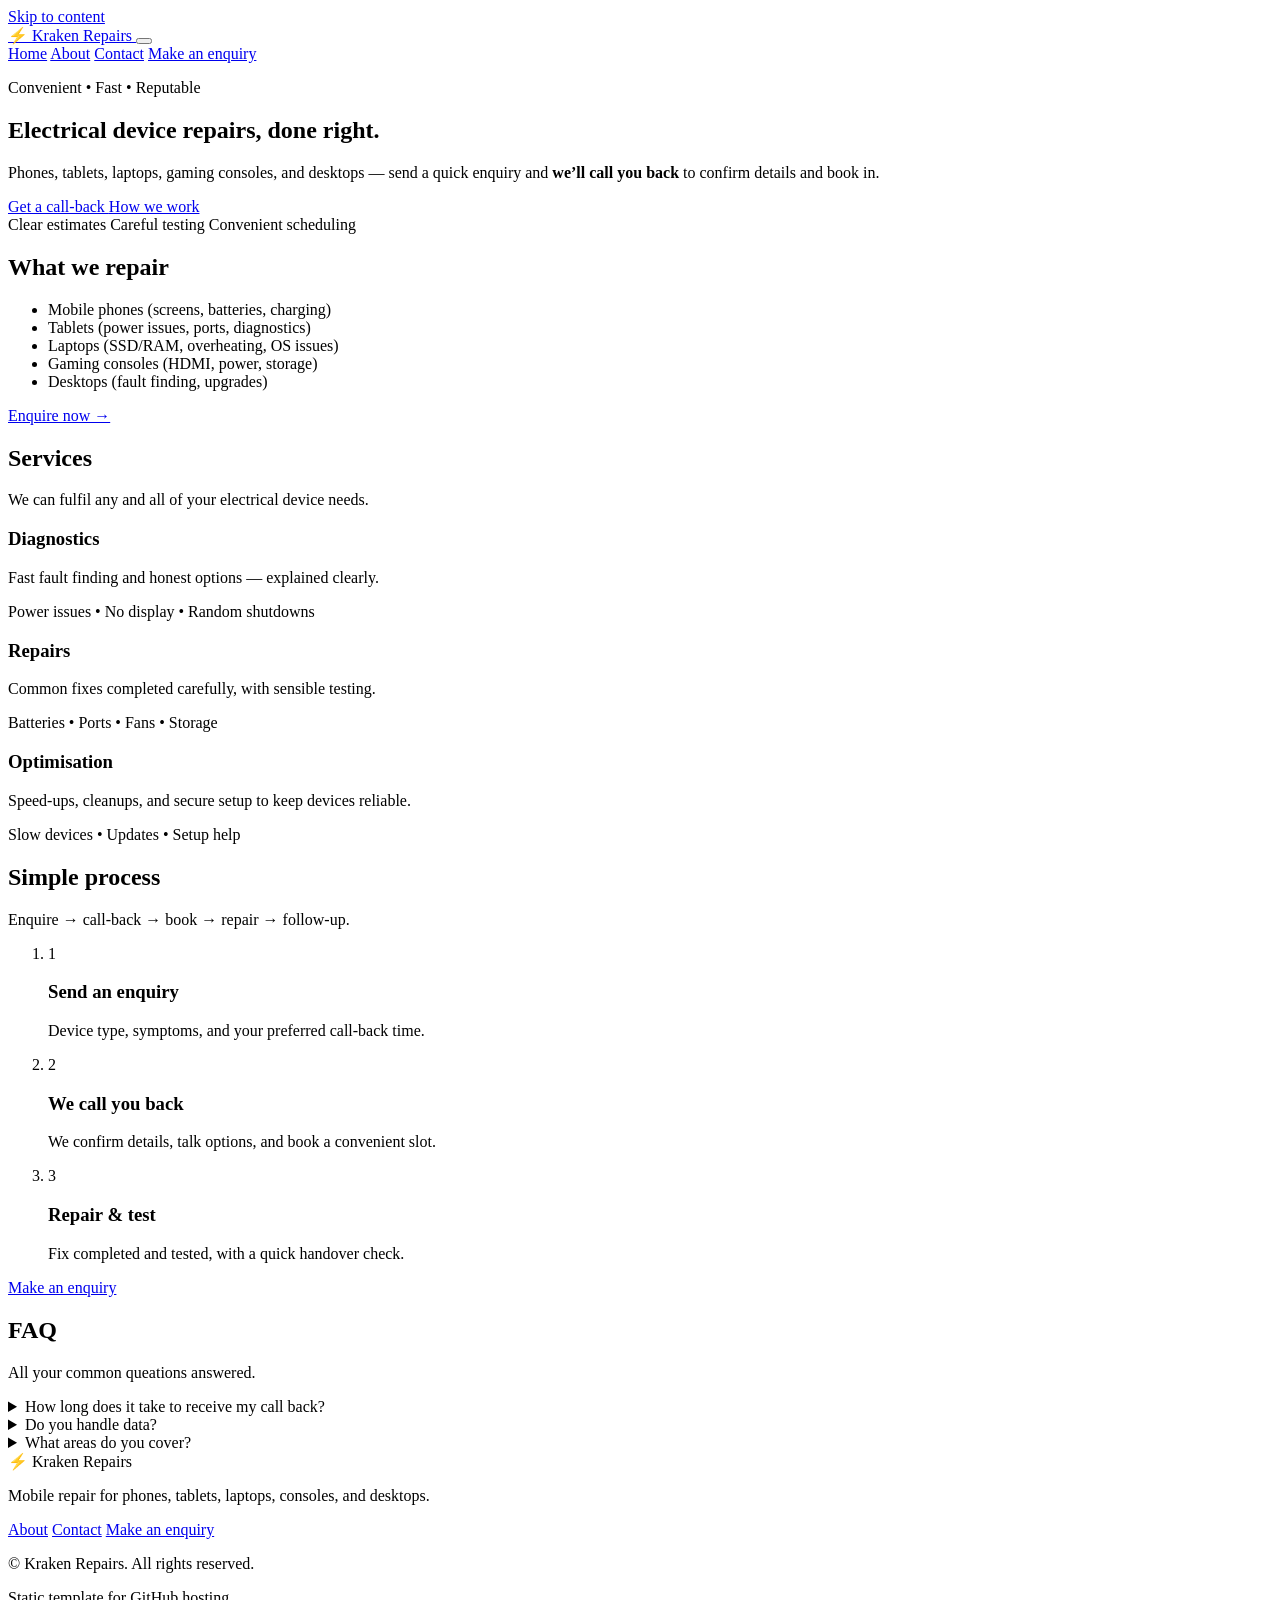
==== index.html @ 947f6c82 "Add files via upload" ====
<!doctype html>
<html lang="en">
<head>
  <meta charset="utf-8" />
  <meta name="viewport" content="width=device-width, initial-scale=1" />
  <title>Kraken Repairs — Mobile Electrical Repair</title>
  <meta name="description" content="Kraken Repairs: Mobile repair for phones, tablets, laptops, consoles, and desktops. Enquire online and we call you back." />
  <link rel="stylesheet" href="assets/css/styles.css" />
  <script defer src="assets/js/main.js"></script>
</head>

<body class="page is-loading" data-page="home">
  <a class="skip-link" href="#main">Skip to content</a>

  <header class="site-header">
    <div class="container header-inner">
      <a class="brand" href="index.html" data-nav>
        <span class="brand-mark" aria-hidden="true">⚡</span>
        <span class="brand-text">Kraken Repairs</span>
      </a>

      <button class="icon-button nav-toggle" type="button" aria-label="Open menu" aria-expanded="false" data-nav-toggle>
        <span class="icon-button-bars" aria-hidden="true"></span>
      </button>

      <nav class="nav" aria-label="Primary navigation" data-nav-menu>
        <a class="nav-link is-active" href="index.html" data-nav>Home</a>
        <a class="nav-link" href="about.html" data-nav>About</a>
        <a class="nav-link" href="contact.html" data-nav>Contact</a>
        <a class="nav-cta" href="contact.html#enquiry" data-nav>Make an enquiry</a>
      </nav>
    </div>
  </header>

  <main id="main">
    <section class="hero">
      <div class="bg-pcb" aria-hidden="true"></div>

      <div class="container hero-grid">
        <div class="hero-copy">
          <p class="eyebrow">Convenient • Fast • Reputable</p>
          <h1 class="headline">Electrical device repairs, done right.</h1>
          <p class="subhead">
            Phones, tablets, laptops, gaming consoles, and desktops —
            send a quick enquiry and <strong>we’ll call you back</strong> to confirm details and book in.
          </p>

          <div class="hero-actions">
            <a class="button primary" href="contact.html#enquiry" data-nav>
              Get a call-back
              <span class="button-shine" aria-hidden="true"></span>
            </a>
            <a class="button ghost" href="about.html" data-nav>How we work</a>
          </div>

          <div class="pill-row" role="list" aria-label="Highlights">
            <span class="pill" role="listitem">Clear estimates</span>
            <span class="pill" role="listitem">Careful testing</span>
            <span class="pill" role="listitem">Convenient scheduling</span>
          </div>
        </div>

        <div class="hero-panel">
          <div class="surface surface-raised">
            <h2 class="panel-title">What we repair</h2>
            <ul class="checklist">
              <li>Mobile phones (screens, batteries, charging)</li>
              <li>Tablets (power issues, ports, diagnostics)</li>
              <li>Laptops (SSD/RAM, overheating, OS issues)</li>
              <li>Gaming consoles (HDMI, power, storage)</li>
              <li>Desktops (fault finding, upgrades)</li>
            </ul>

            <div class="panel-footer">
              <a class="text-link" href="contact.html#enquiry" data-nav>Enquire now →</a>
            </div>
          </div>
        </div>
      </div>
    </section>

    <section class="section section-flow">
      <div class="container">
        <div class="section-head">
          <h2>Services</h2>
          <p class="muted">We can fulfil any and all of your electrical device needs.</p>
        </div>

        <div class="grid cards-3">
          <article class="surface card">
            <h3>Diagnostics</h3>
            <p>Fast fault finding and honest options — explained clearly.</p>
            <p class="mini muted">Power issues • No display • Random shutdowns</p>
          </article>

          <article class="surface card">
            <h3>Repairs</h3>
            <p>Common fixes completed carefully, with sensible testing.</p>
            <p class="mini muted">Batteries • Ports • Fans • Storage</p>
          </article>

          <article class="surface card">
            <h3>Optimisation</h3>
            <p>Speed-ups, cleanups, and secure setup to keep devices reliable.</p>
            <p class="mini muted">Slow devices • Updates • Setup help</p>
          </article>
        </div>
      </div>
    </section>

    <section class="section section-soft">
      <div class="container">
        <div class="section-head">
          <h2>Simple process</h2>
          <p class="muted">Enquire → call-back → book → repair → follow-up.</p>
        </div>

        <ol class="steps">
          <li class="surface step">
            <div class="step-icon" aria-hidden="true">1</div>
            <div>
              <h3>Send an enquiry</h3>
              <p class="muted">Device type, symptoms, and your preferred call-back time.</p>
            </div>
          </li>

          <li class="surface step">
            <div class="step-icon" aria-hidden="true">2</div>
            <div>
              <h3>We call you back</h3>
              <p class="muted">We confirm details, talk options, and book a convenient slot.</p>
            </div>
          </li>

          <li class="surface step">
            <div class="step-icon" aria-hidden="true">3</div>
            <div>
              <h3>Repair & test</h3>
              <p class="muted">Fix completed and tested, with a quick handover check.</p>
            </div>
          </li>
        </ol>

        <div class="center mt-20">
          <a class="button primary" href="contact.html#enquiry" data-nav>
            Make an enquiry
            <span class="button-shine" aria-hidden="true"></span>
          </a>
        </div>
      </div>
    </section>

    <section class="section section-flow">
      <div class="container">
        <div class="section-head">
          <h2>FAQ</h2>
          <p class="muted">All your common queations answered.</p>
        </div>

        <div class="faq">
          <details class="surface faq-item">
            <summary>How long does it take to receive my call back?</summary>
            <div class="faq-panel">Not long! — We aim to call you back within 2 hours 7 days a week 08:00-20:00</p>
              <p class="muted">
            </div>
          </details>

          <details class="surface faq-item">
            <summary>Do you handle data?</summary>
            <div class="faq-panel">
              <p class="muted">We’ll discuss any steps that could affect data before anything changes on your device.</p>
            </div>
          </details>

          <details class="surface faq-item">
            <summary>What areas do you cover?</summary>
            <div class="faq-panel">
              <p class="muted">We currently are able to service all of Perthshire and surrounding areas</p>
            </div>
            <div class="faq-panel">If you are outside Perthsire don't worry we will still handle your enquiry and assist if possible.</div>
          </details>
        </div>
      </div>
    </section>
  </main>

  <footer class="site-footer">
    <div class="container footer-grid">
      <div>
        <div class="brand footer-brand">
          <span class="brand-mark" aria-hidden="true">⚡</span>
          <span class="brand-text">Kraken Repairs</span>
        </div>
        <p class="muted">Mobile repair for phones, tablets, laptops, consoles, and desktops.</p>
      </div>

      <div class="footer-links">
        <a href="about.html" data-nav>About</a>
        <a href="contact.html" data-nav>Contact</a>
        <a href="contact.html#enquiry" data-nav>Make an enquiry</a>
      </div>

      <div class="footer-meta">
        <p class="mini muted">© <span data-year></span> Kraken Repairs. All rights reserved.</p>
        <p class="mini muted">Static template for GitHub hosting.</p>
      </div>
    </div>
  </footer>
</body>
</html>
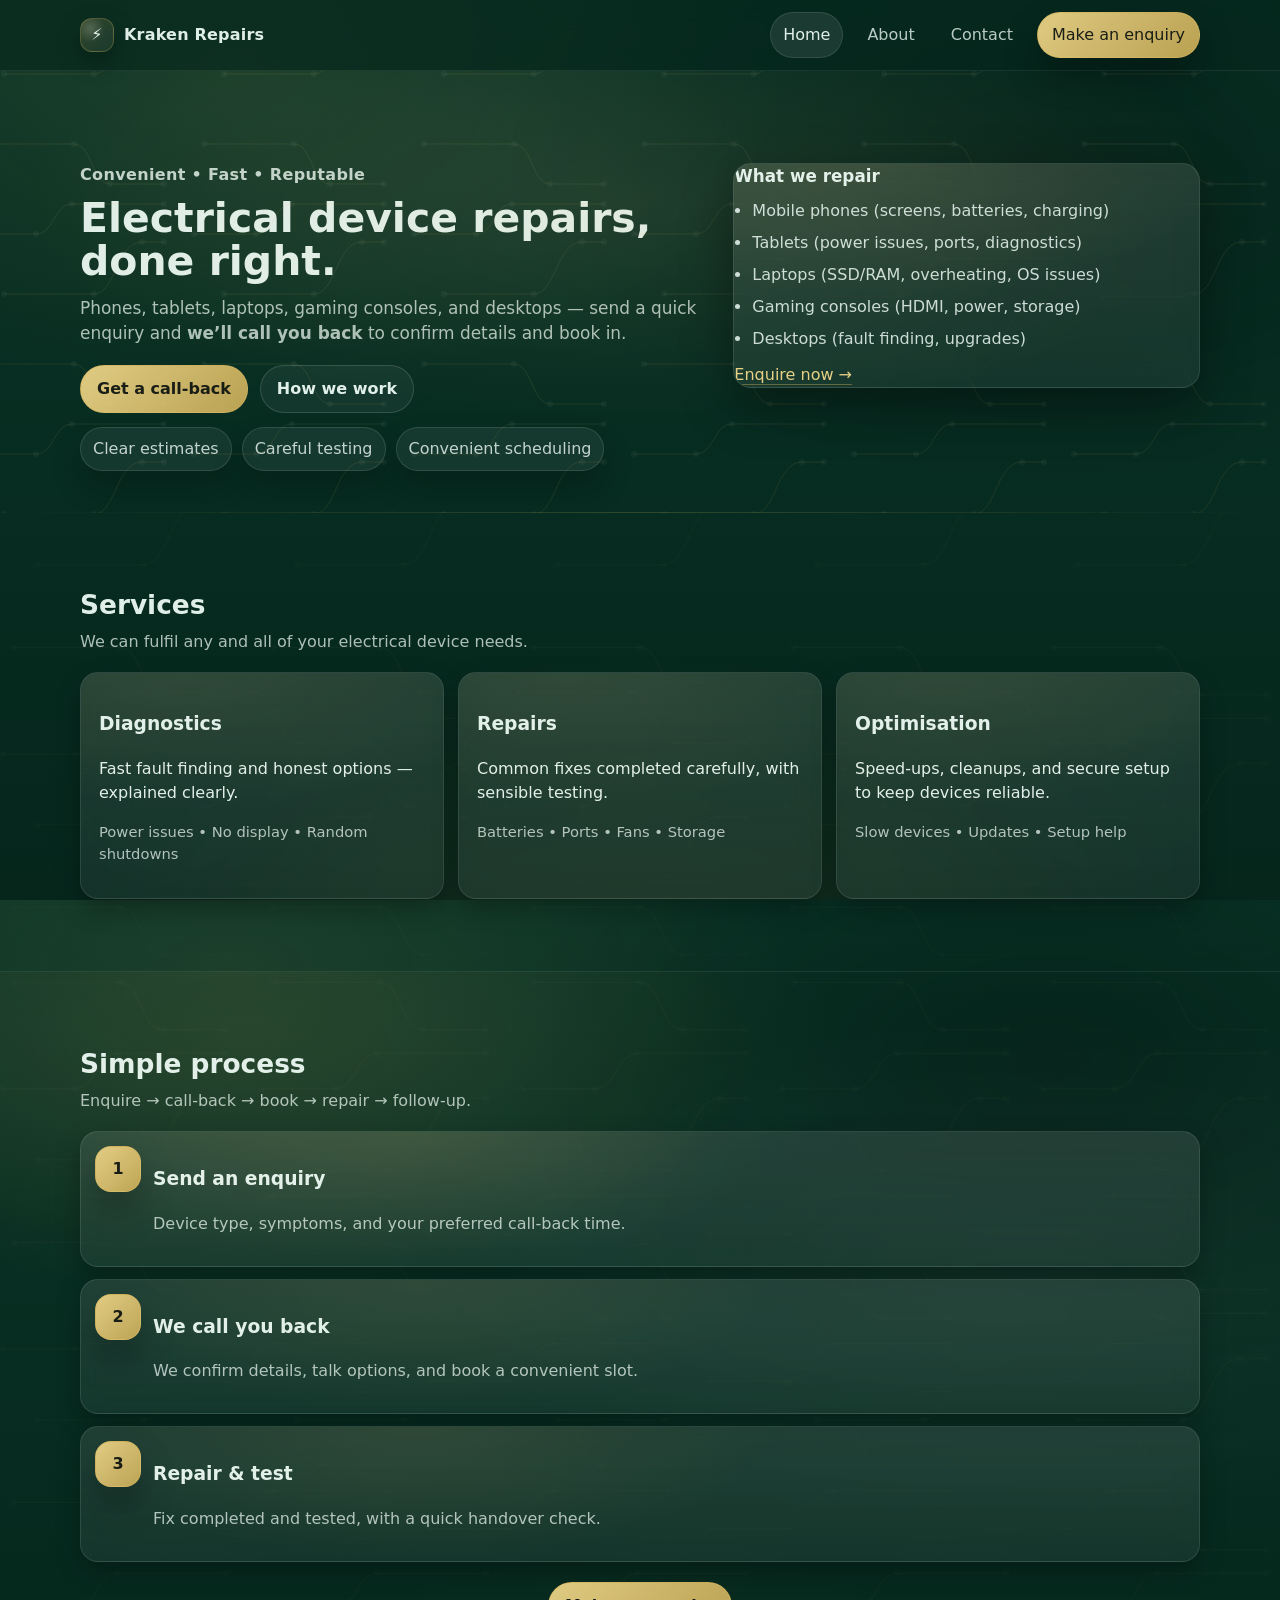
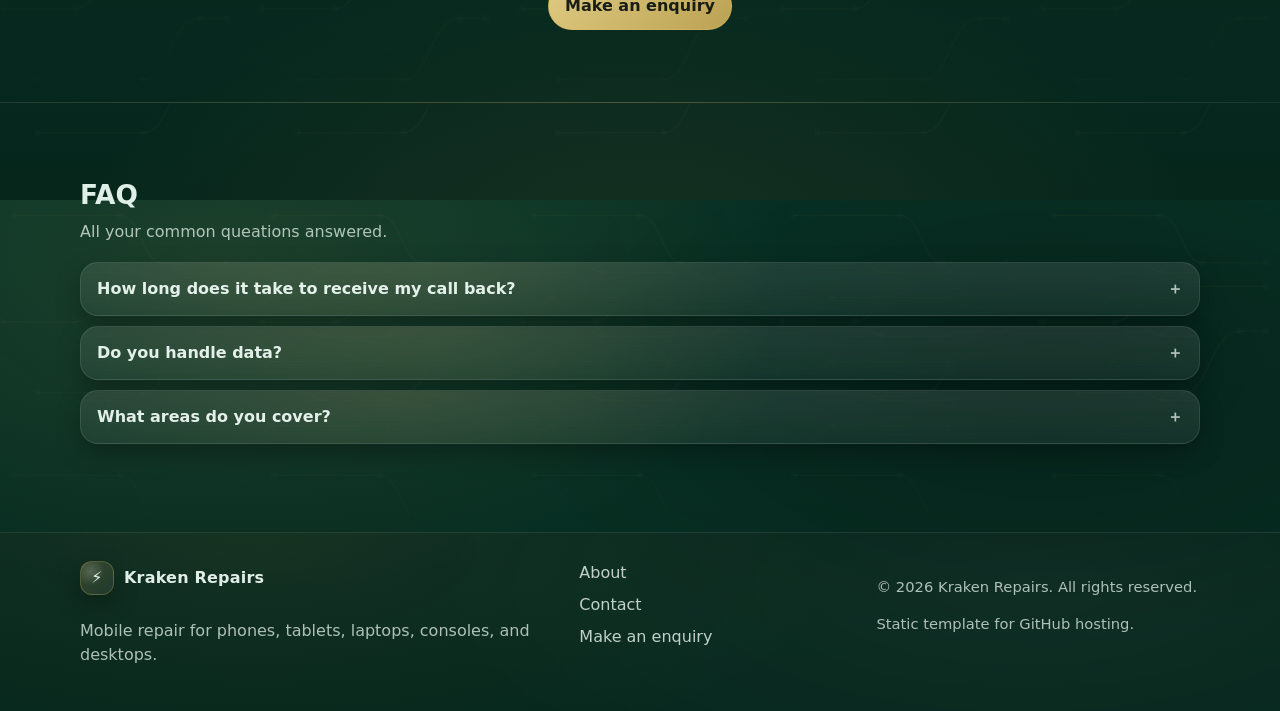
==== commit 6fca3d43: "Add files via upload" ====
--- a/index.html
+++ b/index.html
@@ -5,8 +5,8 @@
   <meta name="viewport" content="width=device-width, initial-scale=1" />
   <title>Kraken Repairs — Mobile Electrical Repair</title>
   <meta name="description" content="Kraken Repairs: Mobile repair for phones, tablets, laptops, consoles, and desktops. Enquire online and we call you back." />
-  <link rel="stylesheet" href="assets/css/styles.css" />
-  <script defer src="assets/js/main.js"></script>
+  <link rel="stylesheet" href="assets/CSS/styles.css" />
+  <script defer src="assets/JS/main.js"></script>
 </head>
 
 <body class="page is-loading" data-page="home">
--- a/assets/CSS/styles.css
+++ b/assets/CSS/styles.css
@@ -0,0 +1,742 @@
+/* =========================================================
+   Kraken Repairs — PCB Theme (modern green + gold)
+   - Faint trace lines + soft gradients
+   - Gold accents for CTAs and focus rings
+   - Traces on: hero bg, subsections, AND surface cards
+   - Hover/enlarge: HOME + ABOUT only (NOT contact)
+   ========================================================= */
+
+:root{
+  /* PCB palette */
+  --pcb0: #06261c;   /* deep green base */
+  --pcb1: #083326;   /* slightly lighter */
+  --pcb2: #0b3f2f;   /* surface tint */
+  --ink: rgba(243, 255, 250, 0.92);
+  --muted: rgba(243, 255, 250, 0.70);
+
+  /* Gold accent */
+  --gold: #d8b55b;
+  --gold2: #f2d98b;
+
+  /* Lines + shadow */
+  --line: rgba(216, 181, 91, 0.22);
+  --lineSoft: rgba(243, 255, 250, 0.12);
+  --shadow-sm: 0 10px 24px rgba(0,0,0,0.28);
+  --shadow: 0 18px 50px rgba(0,0,0,0.38);
+
+  /* Glass surfaces */
+  --glass: rgba(255,255,255,0.06);
+  --glass-strong: rgba(255,255,255,0.10);
+
+  --r: 18px;
+  --max: 1120px;
+
+  --ease: cubic-bezier(.2,.8,.2,1);
+  --speed: 220ms;
+
+  /* Trace tile (reused in hero + sections + cards) */
+  --trace-tile: url("data:image/svg+xml,%3Csvg xmlns='http://www.w3.org/2000/svg' width='220' height='220'%3E%3Cg fill='none' stroke='%23d8b55b' stroke-opacity='.20' stroke-width='1'%3E%3Cpath d='M20 30H110c18 0 18 40 36 40h54'/%3E%3Cpath d='M40 180H130c22 0 22-52 48-52h22'/%3E%3Cpath d='M10 120h62c18 0 18-30 36-30h92'/%3E%3C/g%3E%3Cg fill='%23f3fffa' fill-opacity='.07'%3E%3Ccircle cx='20' cy='30' r='3'/%3E%3Ccircle cx='110' cy='30' r='3'/%3E%3Ccircle cx='146' cy='70' r='3'/%3E%3Ccircle cx='200' cy='70' r='3'/%3E%3Ccircle cx='40' cy='180' r='3'/%3E%3Ccircle cx='130' cy='180' r='3'/%3E%3Ccircle cx='178' cy='128' r='3'/%3E%3Ccircle cx='200' cy='128' r='3'/%3E%3Ccircle cx='10' cy='120' r='3'/%3E%3Ccircle cx='72' cy='120' r='3'/%3E%3Ccircle cx='108' cy='90' r='3'/%3E%3Ccircle cx='200' cy='90' r='3'/%3E%3C/g%3E%3C/svg%3E");
+}
+
+@media (prefers-reduced-motion: reduce){
+  :root{ --speed: 1ms; }
+  *{
+    animation-duration: 1ms !important;
+    transition-duration: 1ms !important;
+    scroll-behavior: auto !important;
+  }
+}
+
+*{ box-sizing: border-box; }
+html, body{ height: 100%; }
+
+body{
+  margin: 0;
+  font-family: ui-sans-serif, system-ui, -apple-system, Segoe UI, Roboto, Helvetica, Arial, "Apple Color Emoji","Segoe UI Emoji";
+  color: var(--ink);
+  background:
+    radial-gradient(900px 520px at 18% 8%, rgba(216,181,91,0.10), transparent 62%),
+    radial-gradient(900px 520px at 82% 18%, rgba(0,0,0,0.28), transparent 62%),
+    radial-gradient(900px 520px at 50% 110%, rgba(216,181,91,0.08), transparent 65%),
+    linear-gradient(180deg, var(--pcb1), var(--pcb0));
+  line-height: 1.5;
+  overflow-x: hidden;
+}
+
+/* =========================================================
+   PCB background (hero): subtle traces + pads
+   ========================================================= */
+
+.bg-pcb{
+  position:absolute;
+  inset: -40% -20% auto -20%;
+  height: 620px;
+  pointer-events:none;
+  opacity: 0.55;
+  filter: blur(0.2px);
+  background:
+    radial-gradient(closest-side, rgba(216,181,91,0.14), transparent 70%),
+    radial-gradient(closest-side, rgba(255,255,255,0.06), transparent 70%),
+    var(--trace-tile);
+  background-size: auto, auto, 220px 220px;
+  animation: pcbFloat 10s var(--ease) infinite alternate;
+}
+
+.bg-pcb-alt{ opacity: 0.45; }
+.bg-pcb-contact{ opacity: 0.48; }
+
+@keyframes pcbFloat{
+  from{ transform: translateY(-14px); }
+  to{ transform: translateY(10px); }
+}
+
+/* Page transitions */
+.page{
+  opacity: 1;
+  transform: translateY(0);
+  transition: opacity var(--speed) var(--ease), transform var(--speed) var(--ease);
+}
+.page.is-loading{ opacity: 0; transform: translateY(10px); }
+.page.is-leaving{ opacity: 0; transform: translateY(-6px); }
+
+/* Layout */
+.container{
+  width: min(var(--max), calc(100% - 40px));
+  margin-inline: auto;
+}
+.center{ display:flex; justify-content:center; }
+.mt-20{ margin-top: 20px; }
+.section{ padding: 72px 0; }
+
+/* =========================================================
+   Traces on subsections (behind content)
+   ========================================================= */
+
+.section-flow,
+.section-soft{
+  position: relative;
+  isolation: isolate;
+}
+
+.section-flow::before{
+  content:"";
+  position:absolute;
+  left:0; right:0;
+  top:-1px;
+  height: 1px;
+  background: linear-gradient(90deg, transparent, rgba(216,181,91,0.20), transparent);
+  z-index: 0;
+}
+
+.section-flow::after,
+.section-soft::after{
+  content:"";
+  position:absolute;
+  inset: 0;
+  pointer-events:none;
+  z-index: 0;
+  opacity: 0.18;
+  background-image: var(--trace-tile);
+  background-size: 260px 260px;
+  background-position: center;
+  mask-image: radial-gradient(120% 80% at 50% 40%, black 55%, transparent 100%);
+}
+
+.section-soft{
+  background:
+    radial-gradient(1000px 420px at 20% 10%, rgba(216,181,91,0.08), transparent 60%),
+    radial-gradient(1000px 420px at 80% 40%, rgba(255,255,255,0.04), transparent 60%);
+  border-top: 1px solid rgba(255,255,255,0.08);
+  border-bottom: 1px solid rgba(255,255,255,0.08);
+}
+
+/* Ensure section content sits above overlays */
+.section > .container{
+  position: relative;
+  z-index: 1;
+}
+
+.muted{ color: var(--muted); }
+.mini{ font-size: 0.92rem; }
+
+.skip-link{
+  position:absolute;
+  left:-999px;
+  top:10px;
+  padding:10px 12px;
+  background: rgba(0,0,0,0.35);
+  border: 1px solid rgba(216,181,91,0.24);
+  border-radius: 12px;
+  color: var(--ink);
+  z-index: 9999;
+}
+.skip-link:focus{ left: 10px; }
+
+/* Header + nav */
+.site-header{
+  position: sticky;
+  top: 0;
+  z-index: 50;
+  background: rgba(6,38,28,0.62);
+  backdrop-filter: blur(14px);
+  border-bottom: 1px solid rgba(255,255,255,0.08);
+}
+.header-inner{
+  display:flex;
+  align-items:center;
+  justify-content:space-between;
+  min-height: 70px;
+  gap: 12px;
+}
+.brand{
+  display:inline-flex;
+  align-items:center;
+  gap: 10px;
+  text-decoration:none;
+  color: var(--ink);
+  font-weight: 800;
+  letter-spacing: 0.2px;
+}
+.brand-mark{
+  width: 34px;
+  height: 34px;
+  display:grid;
+  place-items:center;
+  border-radius: 12px;
+  border: 1px solid rgba(216,181,91,0.26);
+  background:
+    radial-gradient(14px 14px at 30% 30%, rgba(255,255,255,0.18), rgba(255,255,255,0.0)),
+    linear-gradient(135deg, rgba(216,181,91,0.20), rgba(255,255,255,0.06));
+  box-shadow: var(--shadow-sm);
+}
+
+.nav{
+  display:flex;
+  align-items:center;
+  gap: 12px;
+}
+.nav-link{
+  text-decoration:none;
+  color: rgba(243,255,250,0.76);
+  padding: 10px 12px;
+  border-radius: 999px;
+  transition: background var(--speed) var(--ease), color var(--speed) var(--ease), transform var(--speed) var(--ease);
+}
+.nav-link:hover{
+  color: var(--ink);
+  background: rgba(255,255,255,0.07);
+  transform: translateY(-1px);
+}
+.nav-link.is-active{
+  color: var(--ink);
+  background: rgba(255,255,255,0.09);
+  border: 1px solid rgba(255,255,255,0.10);
+}
+.nav-cta{
+  text-decoration:none;
+  color: rgba(10,16,14,0.92);
+  padding: 10px 14px;
+  border-radius: 999px;
+  border: 1px solid rgba(216,181,91,0.50);
+  background: linear-gradient(135deg, rgba(242,217,139,0.92), rgba(216,181,91,0.86));
+  box-shadow: 0 18px 34px rgba(0,0,0,0.28);
+  transition: transform var(--speed) var(--ease), box-shadow var(--speed) var(--ease);
+}
+.nav-cta:hover{
+  transform: translateY(-1px);
+  box-shadow: 0 22px 44px rgba(0,0,0,0.34);
+}
+
+.icon-button{
+  display:none;
+  background: rgba(255,255,255,0.06);
+  border: 1px solid rgba(255,255,255,0.10);
+  border-radius: 14px;
+  padding: 10px;
+  color: var(--ink);
+}
+.icon-button-bars{
+  display:block;
+  width: 18px;
+  height: 12px;
+  position: relative;
+}
+.icon-button-bars::before,
+.icon-button-bars::after{
+  content:"";
+  position:absolute;
+  left:0; right:0;
+  height: 2px;
+  background: rgba(243,255,250,0.82);
+  border-radius: 999px;
+}
+.icon-button-bars::before{ top: 2px; }
+.icon-button-bars::after{ top: 8px; }
+
+@media (max-width: 860px){
+  .icon-button{ display:inline-flex; align-items:center; justify-content:center; }
+  .nav{
+    position:absolute;
+    top: 70px;
+    left:0; right:0;
+    padding: 14px 20px 18px;
+    flex-direction: column;
+    align-items: stretch;
+    gap: 8px;
+    background: rgba(6,38,28,0.92);
+    border-bottom: 1px solid rgba(255,255,255,0.10);
+    transform-origin: top;
+    transform: translateY(-6px);
+    opacity: 0;
+    pointer-events: none;
+    transition: opacity var(--speed) var(--ease), transform var(--speed) var(--ease);
+  }
+  .nav.is-open{
+    opacity: 1;
+    transform: translateY(0);
+    pointer-events: auto;
+  }
+  .nav-cta{ text-align:center; }
+}
+
+/* Hero */
+.hero{
+  position: relative;
+  padding: 92px 0 42px;
+  overflow: hidden;
+}
+.hero.hero-small{
+  padding: 70px 0 34px;
+}
+.hero-grid{
+  display:grid;
+  grid-template-columns: 1.15fr 0.85fr;
+  gap: 22px;
+  align-items: start;
+}
+@media (max-width: 960px){
+  .hero-grid{ grid-template-columns: 1fr; }
+}
+
+.eyebrow{
+  display:inline-flex;
+  gap: 8px;
+  font-weight: 700;
+  letter-spacing: 0.35px;
+  color: rgba(243,255,250,0.78);
+  margin: 0 0 10px;
+}
+.headline{
+  font-size: clamp(2.1rem, 3.2vw, 3.1rem);
+  line-height: 1.06;
+  margin: 0 0 12px;
+}
+.subhead{
+  margin: 0 0 18px;
+  max-width: 62ch;
+  color: var(--muted);
+  font-size: 1.06rem;
+}
+.hero-actions{
+  display:flex;
+  gap: 12px;
+  flex-wrap: wrap;
+  margin: 18px 0 14px;
+}
+
+.pill-row{
+  display:flex;
+  flex-wrap: wrap;
+  gap: 10px;
+}
+.pill{
+  padding: 9px 12px;
+  border-radius: 999px;
+  border: 1px solid rgba(255,255,255,0.12);
+  background: rgba(255,255,255,0.06);
+  color: rgba(243,255,250,0.78);
+  box-shadow: 0 16px 30px rgba(0,0,0,0.22);
+}
+
+/* =========================================================
+   Surfaces (trace overlay inside each card)
+   ========================================================= */
+
+.surface{
+  position: relative;
+  overflow: hidden;
+  border-radius: var(--r);
+  border: 1px solid rgba(255,255,255,0.10);
+  background: linear-gradient(180deg, var(--glass-strong), var(--glass));
+  box-shadow: var(--shadow-sm);
+  backdrop-filter: blur(12px);
+}
+
+/* Trace overlay INSIDE the card */
+.surface::before{
+  content:"";
+  position:absolute;
+  inset: 0;
+  pointer-events:none;
+  opacity: 0.12;
+  background-image: var(--trace-tile);
+  background-size: 280px 280px;
+  background-position: 40% 35%;
+  mask-image: radial-gradient(120% 90% at 50% 35%, black 45%, transparent 100%);
+  z-index: 0;
+}
+
+/* Gold edge sheen */
+.surface::after{
+  content:"";
+  position:absolute;
+  inset: 0;
+  pointer-events:none;
+  background: radial-gradient(600px 220px at 30% 0%, rgba(216,181,91,0.10), transparent 60%);
+  opacity: 0.9;
+  z-index: 0;
+}
+
+/* Keep content above overlays */
+.surface > *{
+  position: relative;
+  z-index: 1;
+}
+
+.surface-raised{ box-shadow: var(--shadow); }
+
+/* Sections / grids / cards */
+.section-head{ margin-bottom: 18px; }
+.section-head h2{ margin: 0 0 6px; font-size: 1.65rem; }
+.section-head p{ margin: 0; }
+
+.grid{ display:grid; gap: 14px; }
+.cards-3{ grid-template-columns: repeat(3, 1fr); }
+@media (max-width: 960px){
+  .cards-3{ grid-template-columns: 1fr; }
+}
+
+.card{
+  padding: 18px;
+  /* Hover/enlarge handled by page-scoped .surface hover rules below */
+}
+
+.panel-title{ margin: 0 0 10px; font-size: 1.05rem; }
+.panel-footer{ margin-top: 12px; }
+
+.checklist{
+  margin: 0;
+  padding-left: 18px;
+  color: rgba(243,255,250,0.82);
+}
+.checklist li{ margin: 8px 0; }
+
+/* Steps */
+.steps{
+  list-style: none;
+  padding: 0;
+  margin: 18px 0 0;
+  display: grid;
+  gap: 12px;
+}
+.step{
+  display:grid;
+  grid-template-columns: 46px 1fr;
+  gap: 12px;
+  padding: 14px;
+}
+.step-icon{
+  width: 46px;
+  height: 46px;
+  border-radius: 16px;
+  display:grid;
+  place-items:center;
+  font-weight: 860;
+  color: rgba(10,16,14,0.92);
+  background: linear-gradient(135deg, rgba(242,217,139,0.92), rgba(216,181,91,0.86));
+  border: 1px solid rgba(216,181,91,0.55);
+  box-shadow: 0 18px 34px rgba(0,0,0,0.26);
+}
+
+/* Two-column layout */
+.two-col{
+  display:grid;
+  grid-template-columns: 1.1fr 0.9fr;
+  gap: 16px;
+  align-items: start;
+}
+@media (max-width: 960px){
+  .two-col{ grid-template-columns: 1fr; }
+}
+
+/* About callout + timeline */
+.callout{
+  margin-top: 14px;
+  padding: 14px;
+  border-radius: 16px;
+  border: 1px solid rgba(216,181,91,0.22);
+  background: rgba(216,181,91,0.06);
+}
+.timeline{
+  margin-top: 10px;
+  border: 1px solid rgba(255,255,255,0.10);
+  border-radius: 16px;
+  background: rgba(255,255,255,0.04);
+  padding: 12px;
+}
+.timeline-item{
+  display:grid;
+  grid-template-columns: 14px 1fr;
+  gap: 10px;
+  padding: 10px 0;
+}
+.timeline-item + .timeline-item{
+  border-top: 1px dashed rgba(255,255,255,0.14);
+}
+.dot{
+  width: 10px;
+  height: 10px;
+  border-radius: 999px;
+  margin-top: 6px;
+  background: rgba(216,181,91,0.70);
+  box-shadow: 0 0 0 4px rgba(216,181,91,0.14);
+}
+
+/* FAQ */
+.faq{ display:grid; gap: 10px; }
+.faq-item{ overflow: clip; }
+.faq-item summary{
+  cursor:pointer;
+  list-style:none;
+  padding: 14px 16px;
+  font-weight: 740;
+  display:flex;
+  align-items:center;
+  justify-content:space-between;
+}
+.faq-item summary::-webkit-details-marker{ display:none; }
+.faq-item summary::after{
+  content:"＋";
+  font-weight: 900;
+  color: rgba(243,255,250,0.70);
+  transition: transform var(--speed) var(--ease);
+}
+.faq-item[open] summary::after{
+  content:"—";
+  transform: translateY(-1px);
+}
+.faq-panel{
+  padding: 0 16px 14px;
+  animation: fadeDown var(--speed) var(--ease);
+}
+@keyframes fadeDown{
+  from{ opacity: 0; transform: translateY(-6px); }
+  to{ opacity: 1; transform: translateY(0); }
+}
+
+/* Buttons */
+.button{
+  position: relative;
+  display:inline-flex;
+  align-items:center;
+  justify-content:center;
+  gap: 10px;
+  padding: 11px 16px;
+  border-radius: 999px;
+  border: 1px solid rgba(255,255,255,0.14);
+  background: rgba(255,255,255,0.06);
+  color: var(--ink);
+  text-decoration:none;
+  font-weight: 780;
+  transition: transform var(--speed) var(--ease), box-shadow var(--speed) var(--ease), background var(--speed) var(--ease);
+}
+.button:hover{
+  transform: translateY(-1px);
+  box-shadow: 0 22px 44px rgba(0,0,0,0.34);
+  background: rgba(255,255,255,0.08);
+}
+
+.button.primary{
+  border-color: rgba(216,181,91,0.55);
+  background: linear-gradient(135deg, rgba(242,217,139,0.92), rgba(216,181,91,0.86));
+  color: rgba(10,16,14,0.92);
+}
+.button.primary:hover{
+  box-shadow:
+    0 22px 44px rgba(0,0,0,0.34),
+    0 0 0 4px rgba(216,181,91,0.16);
+}
+.button.ghost{
+  background: rgba(255,255,255,0.05);
+}
+
+.button-shine{
+  position:absolute;
+  inset: 0;
+  border-radius: 999px;
+  background: linear-gradient(120deg, transparent, rgba(255,255,255,0.55), transparent);
+  transform: translateX(-60%);
+  opacity: 0;
+  pointer-events:none;
+}
+.button.primary:hover .button-shine{
+  opacity: 1;
+  transform: translateX(60%);
+  transition: transform 560ms var(--ease), opacity 260ms var(--ease);
+}
+
+.text-link{
+  color: rgba(242,217,139,0.95);
+  text-decoration:none;
+  border-bottom: 1px solid rgba(216,181,91,0.40);
+}
+.text-link:hover{ border-bottom-color: rgba(242,217,139,0.75); }
+
+/* Forms */
+.form{
+  margin-top: 10px;
+  padding: 14px;
+  border-radius: var(--r);
+  border: 1px solid rgba(255,255,255,0.10);
+  background: rgba(255,255,255,0.04);
+}
+
+.field-grid{
+  display:grid;
+  grid-template-columns: 1fr 1fr;
+  gap: 12px;
+}
+@media (max-width: 720px){
+  .field-grid{ grid-template-columns: 1fr; }
+}
+.field{ display:grid; gap: 6px; }
+.field-full{ grid-column: 1 / -1; }
+
+label{
+  font-weight: 740;
+  color: rgba(243,255,250,0.78);
+  font-size: 0.95rem;
+}
+
+input, select, textarea{
+  width: 100%;
+  border-radius: 14px;
+  border: 1px solid rgba(255,255,255,0.16);
+  background: rgba(6,38,28,0.45);
+  color: var(--ink);
+  padding: 11px 12px;
+  outline: none;
+  transition: border-color var(--speed) var(--ease), box-shadow var(--speed) var(--ease), background var(--speed) var(--ease);
+}
+input:focus, select:focus, textarea:focus{
+  border-color: rgba(216,181,91,0.55);
+  box-shadow: 0 0 0 4px rgba(216,181,91,0.18);
+  background: rgba(6,38,28,0.58);
+}
+
+.form-actions{
+  margin-top: 12px;
+  display:grid;
+  gap: 8px;
+}
+.form-status{
+  margin-top: 12px;
+  padding: 12px;
+  border-radius: 14px;
+  border: 1px solid rgba(255,255,255,0.12);
+  background: rgba(255,255,255,0.05);
+  color: var(--muted);
+  min-height: 22px;
+}
+.form-status.is-ok{
+  border-color: rgba(216,181,91,0.35);
+  background: rgba(216,181,91,0.10);
+  color: rgba(243,255,250,0.88);
+}
+.form-status.is-bad{
+  border-color: rgba(255, 110, 110, 0.26);
+  background: rgba(255, 110, 110, 0.10);
+  color: rgba(243,255,250,0.88);
+}
+
+.hidden{ display:none !important; }
+
+.mini-steps{
+  margin: 10px 0 0;
+  padding-left: 18px;
+  color: rgba(243,255,250,0.78);
+}
+.hr{
+  border: none;
+  border-top: 1px solid rgba(255,255,255,0.10);
+  margin: 14px 0;
+}
+
+code{
+  font-family: ui-monospace, SFMono-Regular, Menlo, Monaco, Consolas, "Liberation Mono", "Courier New", monospace;
+  font-size: 0.95em;
+  padding: 2px 6px;
+  border-radius: 10px;
+  background: rgba(255,255,255,0.08);
+  border: 1px solid rgba(255,255,255,0.12);
+}
+
+/* Sticky aside */
+.sticky-aside{
+  position: sticky;
+  top: 92px;
+}
+@media (max-width: 960px){
+  .sticky-aside{ position: static; }
+}
+
+/* Footer */
+.site-footer{
+  margin-top: 16px;
+  border-top: 1px solid rgba(255,255,255,0.10);
+  background:
+    radial-gradient(1000px 380px at 20% 10%, rgba(216,181,91,0.06), transparent 60%),
+    radial-gradient(1000px 380px at 80% 30%, rgba(255,255,255,0.04), transparent 60%),
+    rgba(0,0,0,0.12);
+  padding: 28px 0;
+}
+.footer-grid{
+  display:grid;
+  grid-template-columns: 1.2fr 0.7fr 0.8fr;
+  gap: 14px;
+  align-items:start;
+}
+@media (max-width: 960px){
+  .footer-grid{ grid-template-columns: 1fr; }
+}
+.footer-links{
+  display:grid;
+  gap: 8px;
+}
+.footer-links a{
+  color: rgba(243,255,250,0.78);
+  text-decoration:none;
+}
+.footer-links a:hover{ color: var(--ink); }
+.footer-brand{ margin-bottom: 8px; }
+
+/* =========================================================
+   Hover/enlarge effect for ALL subsection surfaces
+   HOME + ABOUT only (NOT contact)
+   ========================================================= */
+
+@media (hover: hover) and (pointer: fine){
+  body[data-page="home"] main .section .surface,
+  body[data-page="about"] main .section .surface{
+    transition:
+      transform var(--speed) var(--ease),
+      box-shadow var(--speed) var(--ease);
+    transform-origin: center;
+  }
+
+  body[data-page="home"] main .section .surface:hover,
+  body[data-page="about"] main .section .surface:hover{
+    transform: translateY(-3px) scale(1.012);
+    box-shadow: 0 28px 62px rgba(0,0,0,0.42);
+  }
+}
